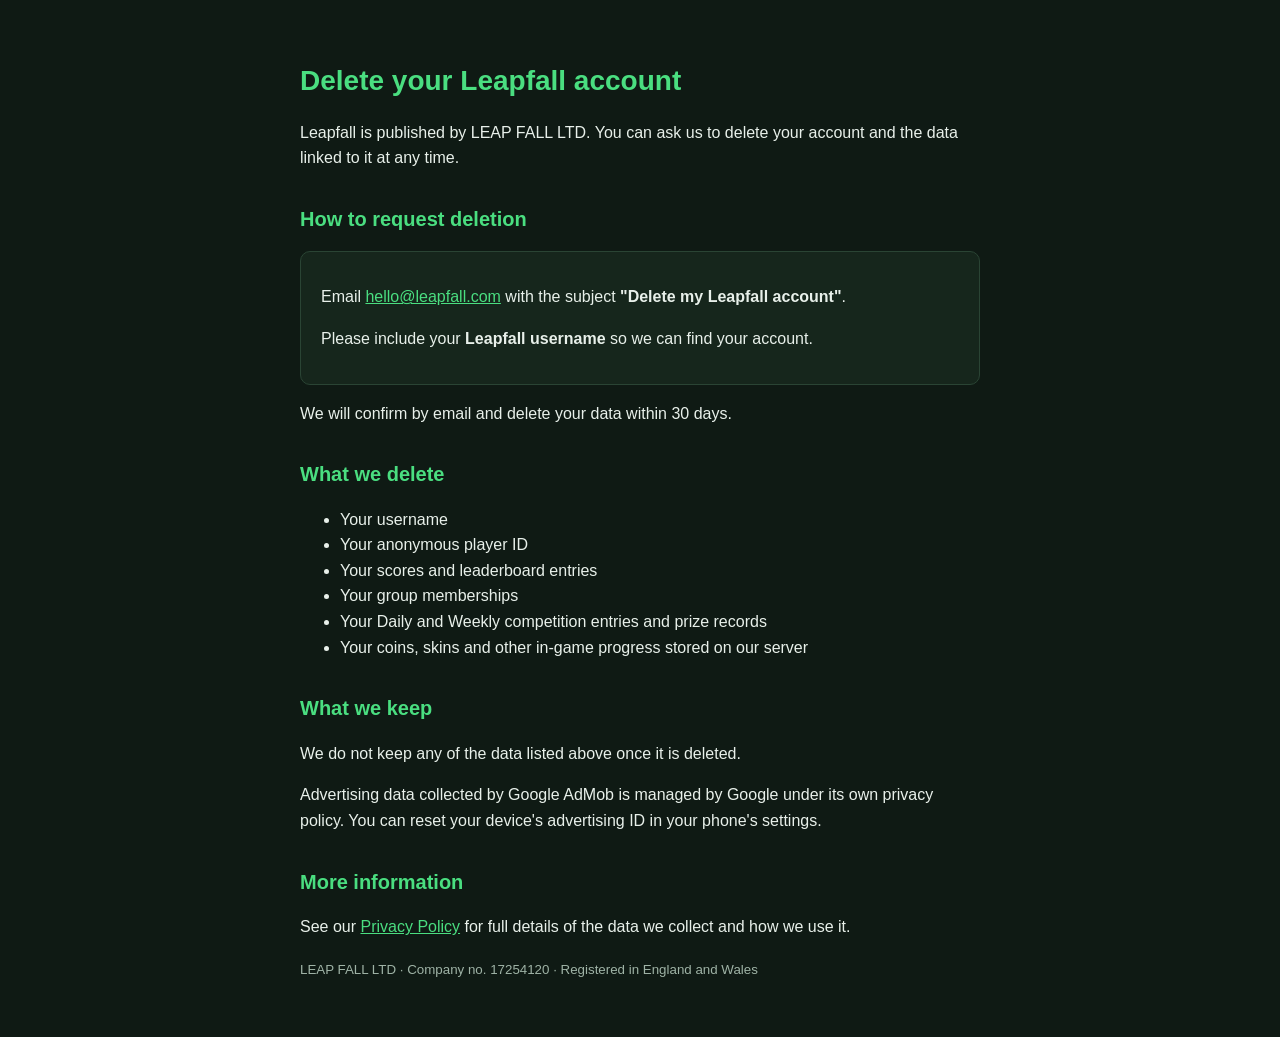
==== delete-account.html @ 5a15f041 "Create delete-account.html" ====
<!DOCTYPE html>
<html lang="en">
<head>
  <meta charset="UTF-8">
  <meta name="viewport" content="width=device-width, initial-scale=1.0">
  <title>Delete Your Leapfall Account</title>
  <style>
    body {
      margin: 0;
      padding: 40px 20px;
      background: #0f1a14;
      color: #e8f0ea;
      font-family: -apple-system, BlinkMacSystemFont, "Segoe UI", Roboto, Arial, sans-serif;
      line-height: 1.6;
    }
    main { max-width: 680px; margin: 0 auto; }
    h1 { color: #4ade80; font-size: 28px; margin-bottom: 8px; }
    h2 { color: #4ade80; font-size: 20px; margin-top: 32px; }
    a { color: #4ade80; }
    .box {
      background: #16261c;
      border: 1px solid #2a4434;
      border-radius: 10px;
      padding: 16px 20px;
      margin: 16px 0;
    }
    small { color: #9fb3a6; }
  </style>
</head>
<body>
  <main>
    <h1>Delete your Leapfall account</h1>
    <p>Leapfall is published by LEAP FALL LTD. You can ask us to delete your account and the data linked to it at any time.</p>

    <h2>How to request deletion</h2>
    <div class="box">
      <p>Email <a href="mailto:hello@leapfall.com?subject=Delete%20my%20Leapfall%20account">hello@leapfall.com</a> with the subject <strong>"Delete my Leapfall account"</strong>.</p>
      <p>Please include your <strong>Leapfall username</strong> so we can find your account.</p>
    </div>
    <p>We will confirm by email and delete your data within 30 days.</p>

    <h2>What we delete</h2>
    <ul>
      <li>Your username</li>
      <li>Your anonymous player ID</li>
      <li>Your scores and leaderboard entries</li>
      <li>Your group memberships</li>
      <li>Your Daily and Weekly competition entries and prize records</li>
      <li>Your coins, skins and other in-game progress stored on our server</li>
    </ul>

    <h2>What we keep</h2>
    <p>We do not keep any of the data listed above once it is deleted.</p>
    <p>Advertising data collected by Google AdMob is managed by Google under its own privacy policy. You can reset your device's advertising ID in your phone's settings.</p>

    <h2>More information</h2>
    <p>See our <a href="/privacy.html">Privacy Policy</a> for full details of the data we collect and how we use it.</p>

    <p><small>LEAP FALL LTD · Company no. 17254120 · Registered in England and Wales</small></p>
  </main>
</body>
</html>
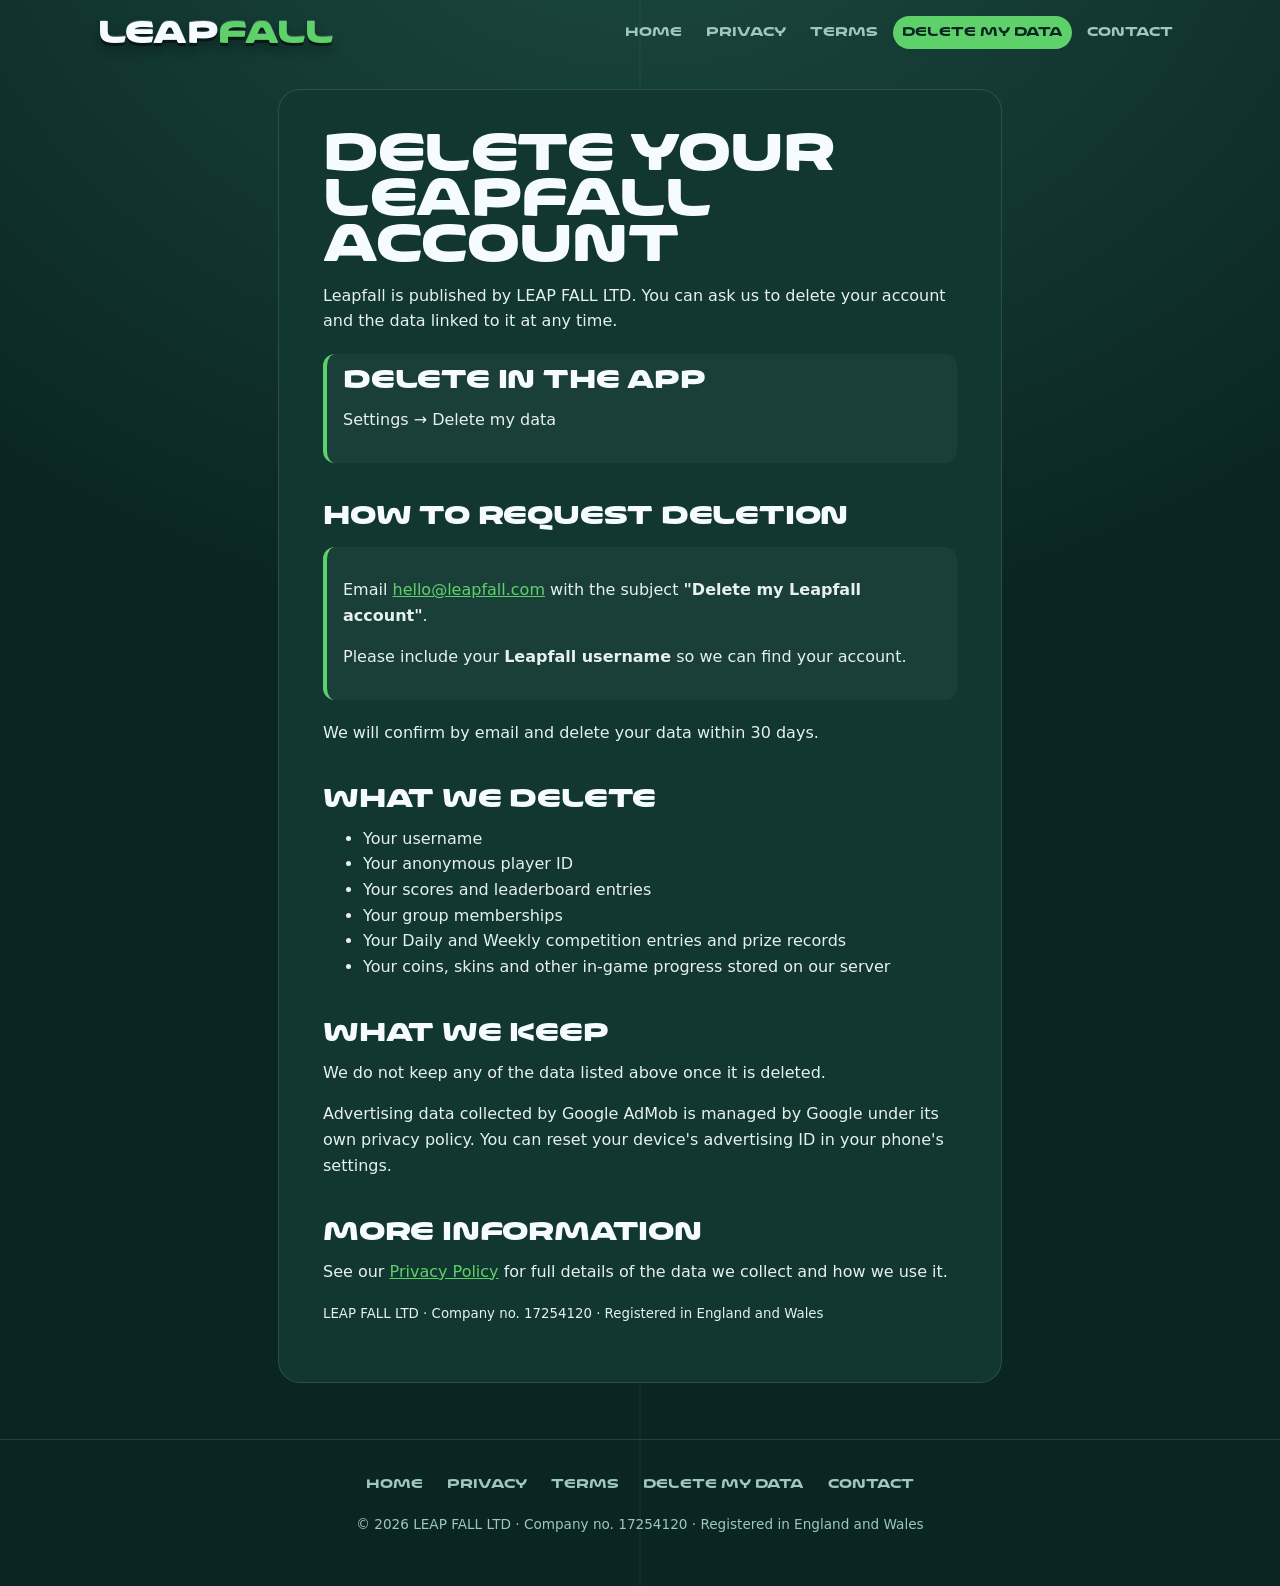
==== commit dc31a9c1: "Add files via upload" ====
--- a/delete-account.html
+++ b/delete-account.html
@@ -1,36 +1,48 @@
-<!DOCTYPE html>
+<!doctype html>
 <html lang="en">
 <head>
-  <meta charset="UTF-8">
-  <meta name="viewport" content="width=device-width, initial-scale=1.0">
-  <title>Delete Your Leapfall Account</title>
-  <style>
-    body {
-      margin: 0;
-      padding: 40px 20px;
-      background: #0f1a14;
-      color: #e8f0ea;
-      font-family: -apple-system, BlinkMacSystemFont, "Segoe UI", Roboto, Arial, sans-serif;
-      line-height: 1.6;
-    }
-    main { max-width: 680px; margin: 0 auto; }
-    h1 { color: #4ade80; font-size: 28px; margin-bottom: 8px; }
-    h2 { color: #4ade80; font-size: 20px; margin-top: 32px; }
-    a { color: #4ade80; }
-    .box {
-      background: #16261c;
-      border: 1px solid #2a4434;
-      border-radius: 10px;
-      padding: 16px 20px;
-      margin: 16px 0;
-    }
-    small { color: #9fb3a6; }
-  </style>
+<meta charset="utf-8">
+<meta name="viewport" content="width=device-width, initial-scale=1">
+<title>Delete Your Leapfall Account</title>
+<meta name="description" content="Delete your Leapfall data in Settings, or request deletion from LEAP FALL LTD by email.">
+<link rel="canonical" href="https://leapfall.com/delete-account.html">
+<meta name="theme-color" content="#0b2622">
+<link rel="icon" href="assets/icon-512.png">
+<meta property="og:type" content="website">
+<meta property="og:site_name" content="Leapfall">
+<meta property="og:title" content="Delete Your Leapfall Account">
+<meta property="og:description" content="Delete your Leapfall data in Settings, or request deletion from LEAP FALL LTD by email.">
+<meta property="og:url" content="https://leapfall.com/delete-account.html">
+<meta property="og:image" content="https://leapfall.com/assets/feature-graphic.png">
+<meta property="og:image:width" content="1024">
+<meta property="og:image:height" content="500">
+<meta property="og:image:alt" content="Leapfall logo above the frog and waterfall">
+<meta name="twitter:card" content="summary_large_image">
+<meta name="twitter:title" content="Delete Your Leapfall Account">
+<meta name="twitter:description" content="Delete your Leapfall data in Settings, or request deletion from LEAP FALL LTD by email.">
+<meta name="twitter:image" content="https://leapfall.com/assets/feature-graphic.png">
+<link rel="stylesheet" href="assets/site.css">
 </head>
 <body>
-  <main>
+<a class="skip-link" href="#main">Skip to content</a>
+<header class="site-header">
+  <a class="brand wordmark" href="index.html" aria-label="Leapfall home">LEAP<span>FALL</span></a>
+  <nav class="site-nav" aria-label="Main"><ul>
+    <li><a href="index.html">Home</a></li>
+    <li><a href="privacy.html">Privacy</a></li>
+    <li><a href="terms.html">Terms</a></li>
+    <li><a href="delete-account.html" aria-current="page">Delete my data</a></li>
+    <li><a href="mailto:hello@leapfall.com">Contact</a></li>
+  </ul></nav>
+</header>
+<main id="main" class="legal-main"><article class="legal-content">
     <h1>Delete your Leapfall account</h1>
     <p>Leapfall is published by LEAP FALL LTD. You can ask us to delete your account and the data linked to it at any time.</p>
+
+    <aside class="box" aria-label="In-app deletion">
+      <h2>Delete in the app</h2>
+      <p>Settings → Delete my data</p>
+    </aside>
 
     <h2>How to request deletion</h2>
     <div class="box">
@@ -54,9 +66,19 @@
     <p>Advertising data collected by Google AdMob is managed by Google under its own privacy policy. You can reset your device's advertising ID in your phone's settings.</p>
 
     <h2>More information</h2>
-    <p>See our <a href="/privacy.html">Privacy Policy</a> for full details of the data we collect and how we use it.</p>
+    <p>See our <a href="privacy.html">Privacy Policy</a> for full details of the data we collect and how we use it.</p>
 
     <p><small>LEAP FALL LTD · Company no. 17254120 · Registered in England and Wales</small></p>
-  </main>
+</article></main>
+<footer class="site-footer">
+  <nav class="site-nav" aria-label="Footer"><ul>
+    <li><a href="index.html">Home</a></li>
+    <li><a href="privacy.html">Privacy</a></li>
+    <li><a href="terms.html">Terms</a></li>
+    <li><a href="delete-account.html">Delete my data</a></li>
+    <li><a href="mailto:hello@leapfall.com">Contact</a></li>
+  </ul></nav>
+  <p>© 2026 LEAP FALL LTD · Company no. 17254120 · Registered in England and Wales</p>
+</footer>
 </body>
 </html>
--- a/assets/site.css
+++ b/assets/site.css
@@ -0,0 +1,74 @@
+@font-face{font-family:"Aicon";src:url("aicon-regular.ttf") format("truetype");font-weight:400;font-display:swap}
+@font-face{font-family:"Aicon";src:url("aicon-bold.otf") format("opentype");font-weight:600 800;font-display:swap}
+@font-face{font-family:"Aicon";src:url("aicon-extra-bold.otf") format("opentype"),url("aicon-bold.otf") format("opentype"),url("aicon-regular.ttf") format("truetype");font-weight:900;font-display:swap}
+:root{--deep:#0b2622;--pool:#123630;--stone:#1a3f38;--mist:#9fc7bd;--white:#f6fbff;--green:#5fd16a;--lime:#c7f06b;--ink:#e6f1ee;--line:rgba(159,199,189,.18);--sys:system-ui,-apple-system,"Segoe UI",sans-serif}
+*{box-sizing:border-box}
+html{-webkit-text-size-adjust:100%}
+body{margin:0;min-height:100dvh;background:var(--deep);color:var(--ink);font-family:var(--sys);line-height:1.6;overflow-x:hidden;
+background-image:linear-gradient(90deg,transparent 0 calc(50% - 1px),rgba(95,209,106,.05) calc(50% - 1px) calc(50% + 1px),transparent 0),radial-gradient(ellipse 80% 50% at 50% -10%,#1b4a41,transparent)}
+img{max-width:100%;height:auto;display:block}
+a{color:var(--green)}
+a:focus-visible,button:focus-visible{outline:3px solid var(--lime);outline-offset:3px;border-radius:6px}
+.pending{display:none!important}
+.skip-link{position:absolute;left:12px;top:-60px;background:var(--green);color:var(--deep);padding:10px 16px;border-radius:10px;font-weight:700;z-index:10}
+.skip-link:focus{top:12px}
+.wordmark{font-family:"Aicon",var(--sys);font-weight:900;letter-spacing:-.03em;line-height:1;color:var(--white);white-space:nowrap;text-decoration:none;
+text-shadow:0 -1px 0 rgba(255,255,255,.2),0 3px 0 rgba(0,0,0,.45),0 7px 12px rgba(0,0,0,.32)}
+.wordmark span{color:var(--green)}
+.site-header{display:flex;flex-wrap:wrap;align-items:center;justify-content:space-between;gap:10px 20px;max-width:1120px;margin:0 auto;padding:16px 18px}
+.brand.wordmark{font-size:1.6rem}
+.site-nav ul{display:flex;flex-wrap:wrap;gap:4px 6px;list-style:none;margin:0;padding:0}
+.site-nav a{display:inline-block;padding:8px 9px;border-radius:999px;color:var(--mist);text-decoration:none;font-family:"Aicon",var(--sys);font-weight:700;font-size:.65rem}
+.site-nav a:hover,.site-nav a[aria-current=page]{color:var(--deep);background:var(--green)}
+h1,h2,h3{font-family:"Aicon",var(--sys);font-weight:900;color:var(--white);line-height:1.1;letter-spacing:-.01em}
+/* home */
+.hero{position:relative;text-align:center;padding:24px 18px 0;max-width:1120px;margin:0 auto;overflow:hidden}
+.hero .wordmark{font-size:clamp(1.6rem,8.5vw,4.75rem);margin:12px 0 0}
+.tagline{font-family:"Aicon",var(--sys);font-weight:800;font-size:clamp(1.15rem,4.6vw,1.9rem);color:var(--white);margin:18px auto 10px;max-width:22ch;line-height:1.2}
+.tagline em{font-style:normal;color:var(--lime)}
+.hero p.intro{max-width:46ch;margin:0 auto;color:var(--mist)}
+.hero-frog{width:168px;margin:30px auto 0;filter:drop-shadow(0 24px 30px rgba(0,0,0,.45));animation:bob 3.6s ease-in-out infinite}
+@keyframes bob{50%{transform:translateY(-10px)}}
+.stores{display:flex;flex-wrap:wrap;justify-content:center;gap:12px;margin:22px 0 8px}
+.store{display:flex;flex-direction:column;align-items:flex-start;min-width:200px;padding:12px 18px;border-radius:16px;background:var(--stone);border:2px dashed var(--line);color:var(--white);text-align:left;font:inherit;opacity:1}
+.store b{font-family:"Aicon",var(--sys);font-size:1.1rem}
+.store small{color:var(--lime);font-weight:600;font-size:.78rem;text-transform:uppercase;letter-spacing:.08em}
+section.band{max-width:1120px;margin:0 auto;padding:56px 18px}
+.band h2{font-size:clamp(1.7rem,6vw,2.8rem);margin:0 0 10px}
+.band .kicker{font-family:"Aicon",var(--sys);font-weight:700;color:var(--green);text-transform:uppercase;letter-spacing:.14em;font-size:.8rem;margin:0}
+.shots{display:grid;grid-auto-flow:column;grid-auto-columns:min(70vw,260px);gap:16px;overflow-x:auto;scroll-snap-type:x mandatory;padding:16px 2px 36px;margin:0;list-style:none}
+.shots li{scroll-snap-align:center}
+.shots img{border-radius:26px;border:3px solid var(--stone);box-shadow:0 18px 40px rgba(0,0,0,.4);aspect-ratio:9/19.5;object-fit:cover;width:100%;background:var(--pool)}
+.shots li:nth-child(2){transform:translateY(22px)}
+.how{display:grid;gap:12px;counter-reset:s;padding:0;list-style:none}
+.how li{background:var(--pool);border-radius:18px;padding:16px 18px 16px 62px;position:relative;border:1px solid var(--line)}
+.how li::before{counter-increment:s;content:counter(s);position:absolute;left:16px;top:14px;width:32px;height:32px;border-radius:50%;background:var(--green);color:var(--deep);font:900 1rem/32px "Aicon",var(--sys);text-align:center}
+.how strong{font-family:"Aicon",var(--sys);color:var(--white)}
+.modes{display:grid;gap:12px;grid-template-columns:1fr;padding:0;list-style:none;margin:20px 0 0}
+.modes li{padding:20px;border-radius:20px;background:var(--pool);border:1px solid var(--line)}
+.modes li:first-child{background:var(--green);color:var(--deep)}
+.modes li:first-child h3{color:var(--deep)}
+.modes h3{margin:0 0 4px;font-size:clamp(1.1rem,5.2vw,1.3rem)}
+.modes p{margin:0}
+.feature{border-radius:22px;width:100%;border:3px solid var(--stone)}
+/* legal */
+.legal-main{max-width:760px;margin:0 auto;padding:24px 18px 56px}
+.legal-content{background:var(--pool);border:1px solid var(--line);border-radius:22px;padding:24px 20px;overflow-wrap:anywhere}
+.legal-content h1{font-size:clamp(1.8rem,7vw,2.6rem);margin:0 0 8px}
+.legal-content h2{font-size:1.3rem;margin:2em 0 .4em}
+.legal-content h3{font-size:1.05rem;margin:1.5em 0 .3em}
+.legal-content .num{color:var(--green);margin-right:10px}
+.legal-content .box h2{margin-top:0}
+.legal-content p,.legal-content li{color:var(--ink)}
+.lead{font-size:1.1rem;color:var(--white)}
+.updated{color:var(--mist);font-size:.9rem}
+.contact{font-weight:600}
+.box{background:var(--stone);border-left:4px solid var(--green);border-radius:12px;padding:14px 16px;margin:20px 0}
+.site-footer{border-top:1px solid var(--line);padding:28px 18px 36px;text-align:center;color:var(--mist);font-size:.85rem}
+.site-footer .site-nav ul{justify-content:center;margin-bottom:12px}
+@media(min-width:768px){
+.modes{grid-template-columns:repeat(2,1fr)}
+.split{display:grid;grid-template-columns:1fr 1fr;gap:40px;align-items:center}
+.shots{grid-auto-flow:row;grid-template-columns:repeat(3,1fr);overflow:visible}
+.legal-content{padding:40px 44px}}
+@media(prefers-reduced-motion:reduce){*{animation:none!important;scroll-behavior:auto!important}}
